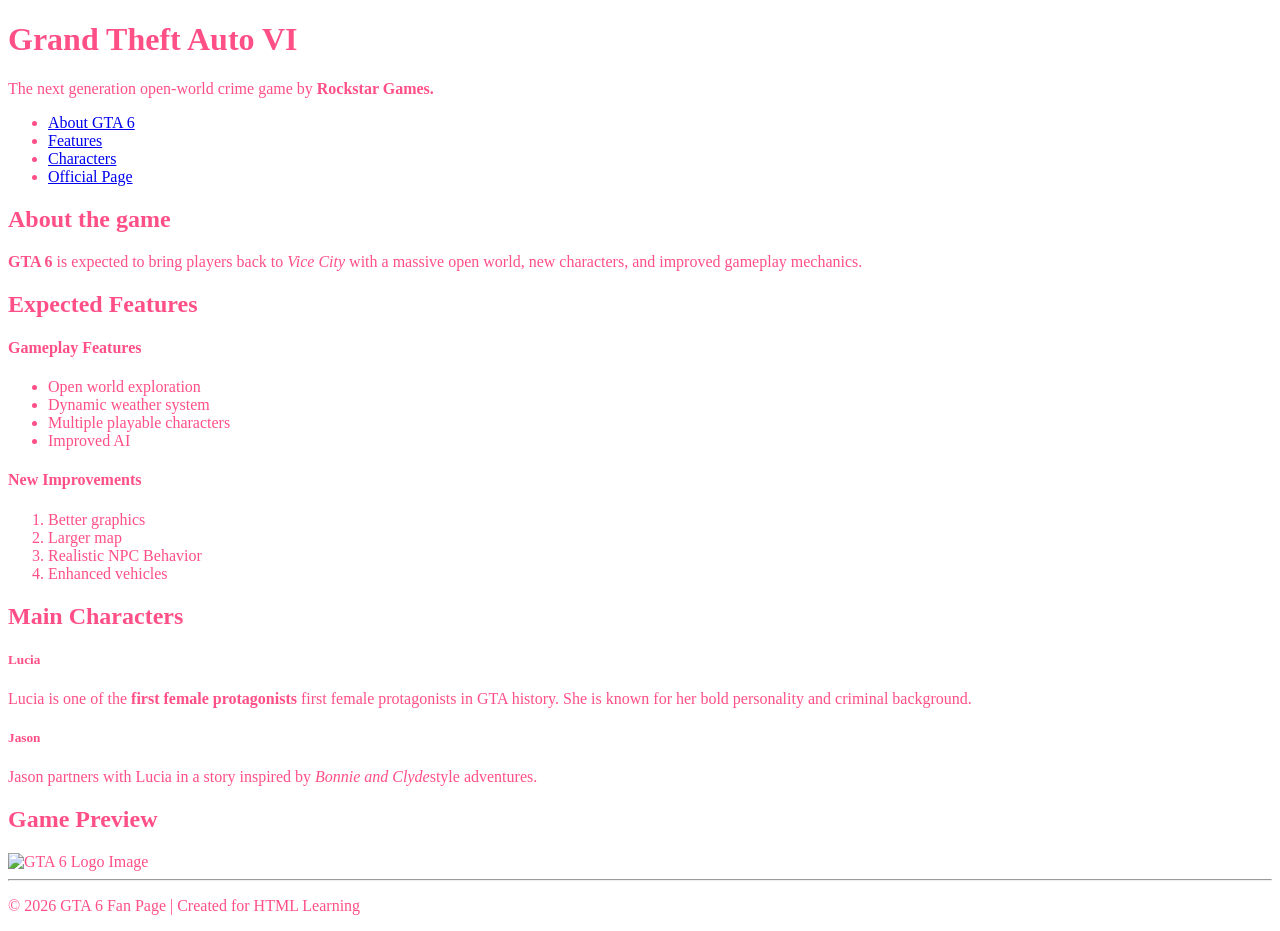
==== lab 1.1.html @ ac415de2 "Lab 1.8 Colors" ====
<!--1. document type declaration (version of html) -->
<!doctype html>
<!--2. the root element -->
<html lang="en">
<!--3. head -->
<head>
    <!--4. meta elements -->
    <meta charset="utf-8">
    <meta name="author" content="BBIT">
    <meta name="description" content="Your ultimate GTA 6 fan page featuring the latest news, trailers, gameplay details, map leaks, characters, release updates, and community discussions for Grand Theft Auto VI. Stay updated with everything GTA 6">
    <meta name="keywords" content="GTA 6, Grand Theft Auto VI, GTA VI, GTA 6 news, GTA 6 trailer, GTA 6 gameplay, GTA 6 release date, Rockstar Games, Vice City, GTA 6 map, GTA 6 characters, GTA 6 leaks, GTA 6 updates, GTA 6 fan page, Grand Theft Auto 6">
    <!--5. title -->
    <title>GTA VI</title>
    <!-- other elements that go here-->
    <!-- styles, scripts, favicon -->
    <link rel="stylesheet" href="css/style.css">
    <link rel="shortcurt" href="https://www.rockstargames.com/VI/favicon.ico?authuser=0"
     <style>
        
     </style>  <!--embedded styles-->

      <!--external styles-->
</head>
<!-- 6. the body (content goes here)-->
<body>

 <header >  <!--internal styles-->
  <h1 name="title"> Grand Theft Auto VI</h1>
  <p>
   The next generation open-world crime game by
   <b>Rockstar Games.</b>
  
  </p>
</header>

<nav>
   <!-- unordered list-->
    <ul>
        <li>
            <a href="#about" >About GTA 6</a>
        </li>
         <li>
            <a href ="#features" > Features</a>
        </li>
          <li>
            <a href="#characters" >Characters</a>
        </li>
          <li>
            <a href="Oficial Page" > Official Page</a> 
    </ul>
</nav> 

<main>
    <section id="about" name="about" >
        <h2 class="section-heading"> About the game </h2>
        <p>
            <b>GTA 6</b> is expected to bring players back to
            <i>Vice City</i> with a massive open world, 
            new characters, 
            and improved gameplay mechanics.
 
        </p>
    </section>

    <section id="features">
       <h2 class="section-heading">Expected Features</h2>

       <h4>Gameplay Features</h4>
       <ul>
       <li>Open world exploration</li>
        <li>Dynamic weather system</li>
        <li>Multiple playable characters</li>
        <li>Improved AI</li>
       </ul>
       
       <h4>New Improvements</h4>
       <ol>
        <li>Better graphics</li>
        <li>Larger map</li>
        <li>Realistic NPC Behavior</li>
        <li>Enhanced vehicles</li>
       </ol>
    </section>

    <section id="characters">
       <h2 class="section-heading">Main Characters</h2>
       <article>
        <h5>Lucia</h5>
        <p>
            Lucia is one of the
            <b>first female protagonists</b> first female protagonists in GTA history. 
            She is known for her bold personality 
             and criminal background.
        </p>
       </article>
       <article>
        <h5>Jason</h5>
        <p>
          Jason partners with Lucia 
          in a story inspired by
         <i> Bonnie and Clyde</i>style adventures.
   
        </p>
       </article>
    </section>

    <section id="logo">
        <h2 class="section-heading">Game Preview</h2>
        <img
         src="https://www.rockstargames.com/VI/_next/image?url=%2FVI%2F_next%2Fstatic%2Fmedia%2FJason_and_Lucia_01_With_Logos_landscape.8596f77a.jpg&w=3840&q=75 " 
         alt="GTA 6 Logo Image" width="50% ">
    </section>

</main> 

<!-- Close main semantic tag -->
 
 <footer>
    <hr>
    <p>
       © 2026 GTA 6 Fan Page | Created for HTML Learning 
    </p>
 </footer>
 
<!-- Add footer semantic tag -->
<!-- Wrap content in paragraph -->
<!-- Add horizontal rule above footer -->
 
</body>
</html>
---- css/style.css ----
/* ============================================================
   GTA VI FAN PAGE COLOR SYSTEM
   Inspired by the official GTA VI visual style
   ============================================================ 
  
   CSS Colors
    - named e.g. blue, green (limited)
    - hex - use hexadecimal values (0-9A-F) e.g. #RRGGBB #FFFFFF(white), #000000(black) - (Most common in web design)
    - rgb - use 0-255 e.g. rgb(255,255,255) -white, rgb(0,0,0) - black
    - rgba same as rgb but includes a transparency value between 0-1 (0 = invisible 1 = fully visible) (last item) e.g rgba(25,55,66,0.5) 
*/

/*
:root targets the <html> element.
It is the highest-level element on the page.
Variables defined here become available everywhere in the stylesheet.
*/

:root {

    /* ===============================
       BACKGROUND COLORS
       =============================== */

    /* Deep night blue */
    --col-bg-deep: #08131f;

    /* Main dark surface */
    --col-bg-mid: #102030;

    /* Transparent glass effect */
    --col-bg-light: rgba(16, 32, 48, 0.82);

    /* ===============================
       PRIMARY ACCENT COLORS
       =============================== */

    /* Neon cyan */
    --col-cyan: #00d5d8;

    /* Bright electric cyan */
    --col-cyan-light: #4ff6ea;

    /* GTA VI pink/coral */
    --col-coral: #ff4f87;

    /* Soft neon pink */
    --col-pink-soft: #ff9bb3;

    /* Sunset orange */
    --col-sunset: #ff9f43;

    /* Warm amber */
    --col-amber: #ffc46b;

    /* ===============================
       TEXT COLORS
       =============================== */

    /* Main light text */
    --col-cream: #fff8f2;

    /* Secondary muted text */
    --col-muted: #7ea0b3;
}

/*
example usage
using the var keyword */

body{
color: var(--col-coral)
}
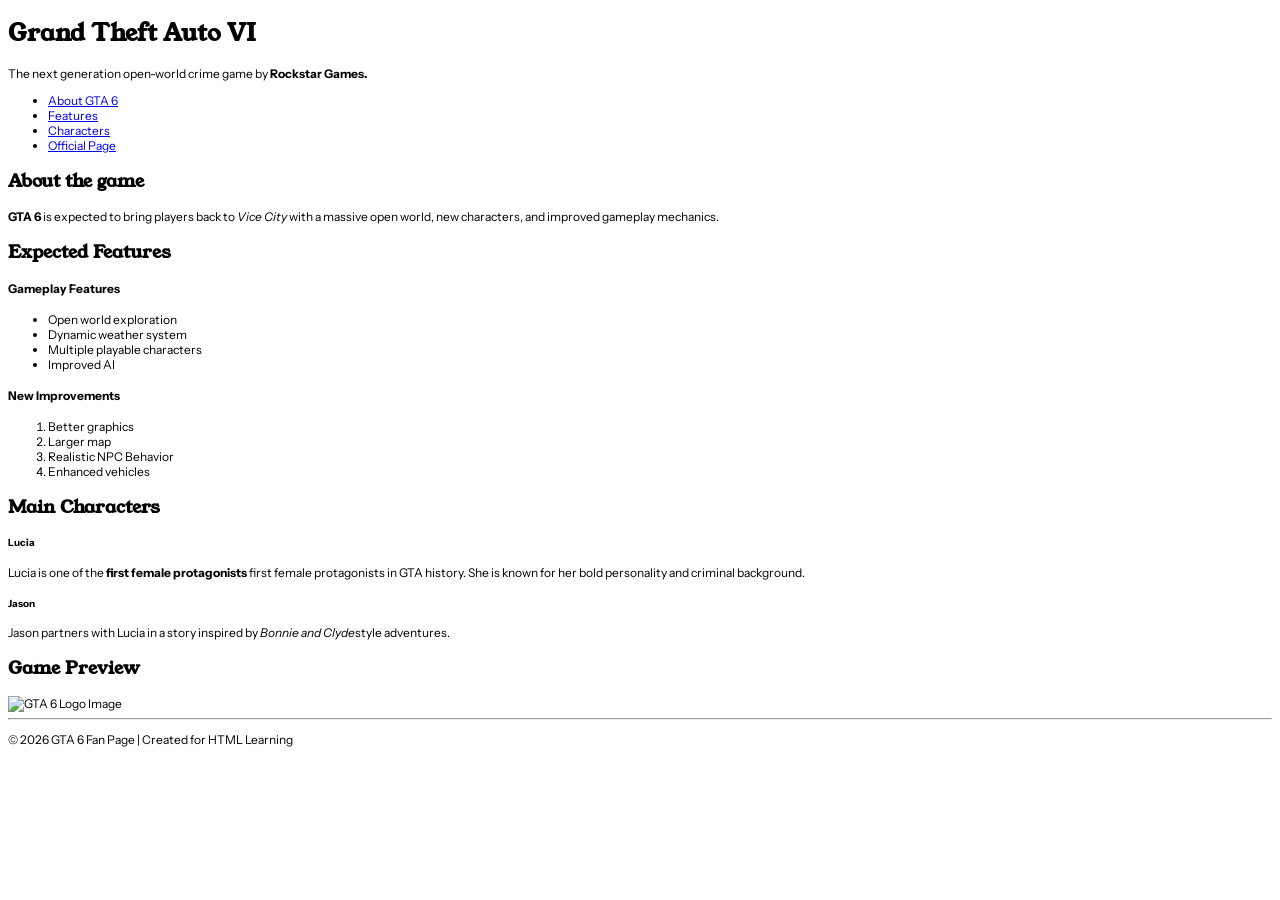
==== commit 26db9df4: "Lab 1.9 Fonts" ====
--- a/lab 1.1.html
+++ b/lab 1.1.html
@@ -3,128 +3,136 @@
 <!--2. the root element -->
 <html lang="en">
 <!--3. head -->
+
 <head>
     <!--4. meta elements -->
     <meta charset="utf-8">
     <meta name="author" content="BBIT">
-    <meta name="description" content="Your ultimate GTA 6 fan page featuring the latest news, trailers, gameplay details, map leaks, characters, release updates, and community discussions for Grand Theft Auto VI. Stay updated with everything GTA 6">
-    <meta name="keywords" content="GTA 6, Grand Theft Auto VI, GTA VI, GTA 6 news, GTA 6 trailer, GTA 6 gameplay, GTA 6 release date, Rockstar Games, Vice City, GTA 6 map, GTA 6 characters, GTA 6 leaks, GTA 6 updates, GTA 6 fan page, Grand Theft Auto 6">
+    <meta name="description"
+        content="Your ultimate GTA 6 fan page featuring the latest news, trailers, gameplay details, map leaks, characters, release updates, and community discussions for Grand Theft Auto VI. Stay updated with everything GTA 6">
+    <meta name="keywords"
+        content="GTA 6, Grand Theft Auto VI, GTA VI, GTA 6 news, GTA 6 trailer, GTA 6 gameplay, GTA 6 release date, Rockstar Games, Vice City, GTA 6 map, GTA 6 characters, GTA 6 leaks, GTA 6 updates, GTA 6 fan page, Grand Theft Auto 6">
     <!--5. title -->
     <title>GTA VI</title>
     <!-- other elements that go here-->
     <!-- styles, scripts, favicon -->
+    <link rel="preconnect" href="https://fonts.googleapis.com">
+    <link rel="preconnect" href="https://fonts.gstatic.com" crossorigin>
+    <link
+        href="https://fonts.googleapis.com/css2?family=Instrument+Sans:ital,wght@0,400..700;1,400..700&family=Young+Serif&display=swap"
+        rel="stylesheet">
     <link rel="stylesheet" href="css/style.css">
-    <link rel="shortcurt" href="https://www.rockstargames.com/VI/favicon.ico?authuser=0"
-     <style>
-        
-     </style>  <!--embedded styles-->
+    <link rel="shortcurt" href="https://www.rockstargames.com/VI/favicon.ico?authuser=0" <style>
 
-      <!--external styles-->
+    </style> <!--embedded styles-->
+
+    <!--external styles-->
 </head>
 <!-- 6. the body (content goes here)-->
+
 <body>
 
- <header >  <!--internal styles-->
-  <h1 name="title"> Grand Theft Auto VI</h1>
-  <p>
-   The next generation open-world crime game by
-   <b>Rockstar Games.</b>
-  
-  </p>
-</header>
+    <header> <!--internal styles-->
+        <h1 name="title"> Grand Theft Auto VI</h1>
+        <p>
+            The next generation open-world crime game by
+            <b>Rockstar Games.</b>
 
-<nav>
-   <!-- unordered list-->
-    <ul>
-        <li>
-            <a href="#about" >About GTA 6</a>
-        </li>
-         <li>
-            <a href ="#features" > Features</a>
-        </li>
-          <li>
-            <a href="#characters" >Characters</a>
-        </li>
-          <li>
-            <a href="Oficial Page" > Official Page</a> 
-    </ul>
-</nav> 
+        </p>
+    </header>
 
-<main>
-    <section id="about" name="about" >
-        <h2 class="section-heading"> About the game </h2>
+    <nav>
+        <!-- unordered list-->
+        <ul>
+            <li>
+                <a href="#about">About GTA 6</a>
+            </li>
+            <li>
+                <a href="#features"> Features</a>
+            </li>
+            <li>
+                <a href="#characters">Characters</a>
+            </li>
+            <li>
+                <a href="Oficial Page"> Official Page</a>
+        </ul>
+    </nav>
+
+    <main>
+        <section id="about" name="about">
+            <h2 class="section-heading"> About the game </h2>
+            <p>
+                <b>GTA 6</b> is expected to bring players back to
+                <i>Vice City</i> with a massive open world,
+                new characters,
+                and improved gameplay mechanics.
+
+            </p>
+        </section>
+
+        <section id="features">
+            <h2 class="section-heading">Expected Features</h2>
+
+            <h4>Gameplay Features</h4>
+            <ul>
+                <li>Open world exploration</li>
+                <li>Dynamic weather system</li>
+                <li>Multiple playable characters</li>
+                <li>Improved AI</li>
+            </ul>
+
+            <h4>New Improvements</h4>
+            <ol>
+                <li>Better graphics</li>
+                <li>Larger map</li>
+                <li>Realistic NPC Behavior</li>
+                <li>Enhanced vehicles</li>
+            </ol>
+        </section>
+
+        <section id="characters">
+            <h2 class="section-heading">Main Characters</h2>
+            <article>
+                <h5>Lucia</h5>
+                <p>
+                    Lucia is one of the
+                    <b>first female protagonists</b> first female protagonists in GTA history.
+                    She is known for her bold personality
+                    and criminal background.
+                </p>
+            </article>
+            <article>
+                <h5>Jason</h5>
+                <p>
+                    Jason partners with Lucia
+                    in a story inspired by
+                    <i> Bonnie and Clyde</i>style adventures.
+
+                </p>
+            </article>
+        </section>
+
+        <section id="logo">
+            <h2 class="section-heading">Game Preview</h2>
+            <img src="https://www.rockstargames.com/VI/_next/image?url=%2FVI%2F_next%2Fstatic%2Fmedia%2FJason_and_Lucia_01_With_Logos_landscape.8596f77a.jpg&w=3840&q=75 "
+                alt="GTA 6 Logo Image" width="50% ">
+        </section>
+
+    </main>
+
+    <!-- Close main semantic tag -->
+
+    <footer>
+        <hr>
         <p>
-            <b>GTA 6</b> is expected to bring players back to
-            <i>Vice City</i> with a massive open world, 
-            new characters, 
-            and improved gameplay mechanics.
- 
+            © 2026 GTA 6 Fan Page | Created for HTML Learning
         </p>
-    </section>
+    </footer>
 
-    <section id="features">
-       <h2 class="section-heading">Expected Features</h2>
+    <!-- Add footer semantic tag -->
+    <!-- Wrap content in paragraph -->
+    <!-- Add horizontal rule above footer -->
 
-       <h4>Gameplay Features</h4>
-       <ul>
-       <li>Open world exploration</li>
-        <li>Dynamic weather system</li>
-        <li>Multiple playable characters</li>
-        <li>Improved AI</li>
-       </ul>
-       
-       <h4>New Improvements</h4>
-       <ol>
-        <li>Better graphics</li>
-        <li>Larger map</li>
-        <li>Realistic NPC Behavior</li>
-        <li>Enhanced vehicles</li>
-       </ol>
-    </section>
+</body>
 
-    <section id="characters">
-       <h2 class="section-heading">Main Characters</h2>
-       <article>
-        <h5>Lucia</h5>
-        <p>
-            Lucia is one of the
-            <b>first female protagonists</b> first female protagonists in GTA history. 
-            She is known for her bold personality 
-             and criminal background.
-        </p>
-       </article>
-       <article>
-        <h5>Jason</h5>
-        <p>
-          Jason partners with Lucia 
-          in a story inspired by
-         <i> Bonnie and Clyde</i>style adventures.
-   
-        </p>
-       </article>
-    </section>
-
-    <section id="logo">
-        <h2 class="section-heading">Game Preview</h2>
-        <img
-         src="https://www.rockstargames.com/VI/_next/image?url=%2FVI%2F_next%2Fstatic%2Fmedia%2FJason_and_Lucia_01_With_Logos_landscape.8596f77a.jpg&w=3840&q=75 " 
-         alt="GTA 6 Logo Image" width="50% ">
-    </section>
-
-</main> 
-
-<!-- Close main semantic tag -->
- 
- <footer>
-    <hr>
-    <p>
-       © 2026 GTA 6 Fan Page | Created for HTML Learning 
-    </p>
- </footer>
- 
-<!-- Add footer semantic tag -->
-<!-- Wrap content in paragraph -->
-<!-- Add horizontal rule above footer -->
- 
-</body>
 </html>
--- a/css/style.css
+++ b/css/style.css
@@ -64,12 +64,13 @@
     --col-muted: #7ea0b3;
 }
 
-/*
-example usage
-using the var keyword */
-
 body{
-color: var(--col-coral)
+    font-family: 'Instrument Sans', sans-serif;
+    font-size: 12px;
+    font-weight: 400;
+    font-style: normal;
 }
 
-
+h1,h2{
+    font-family: 'Young Serif', serif;
+}
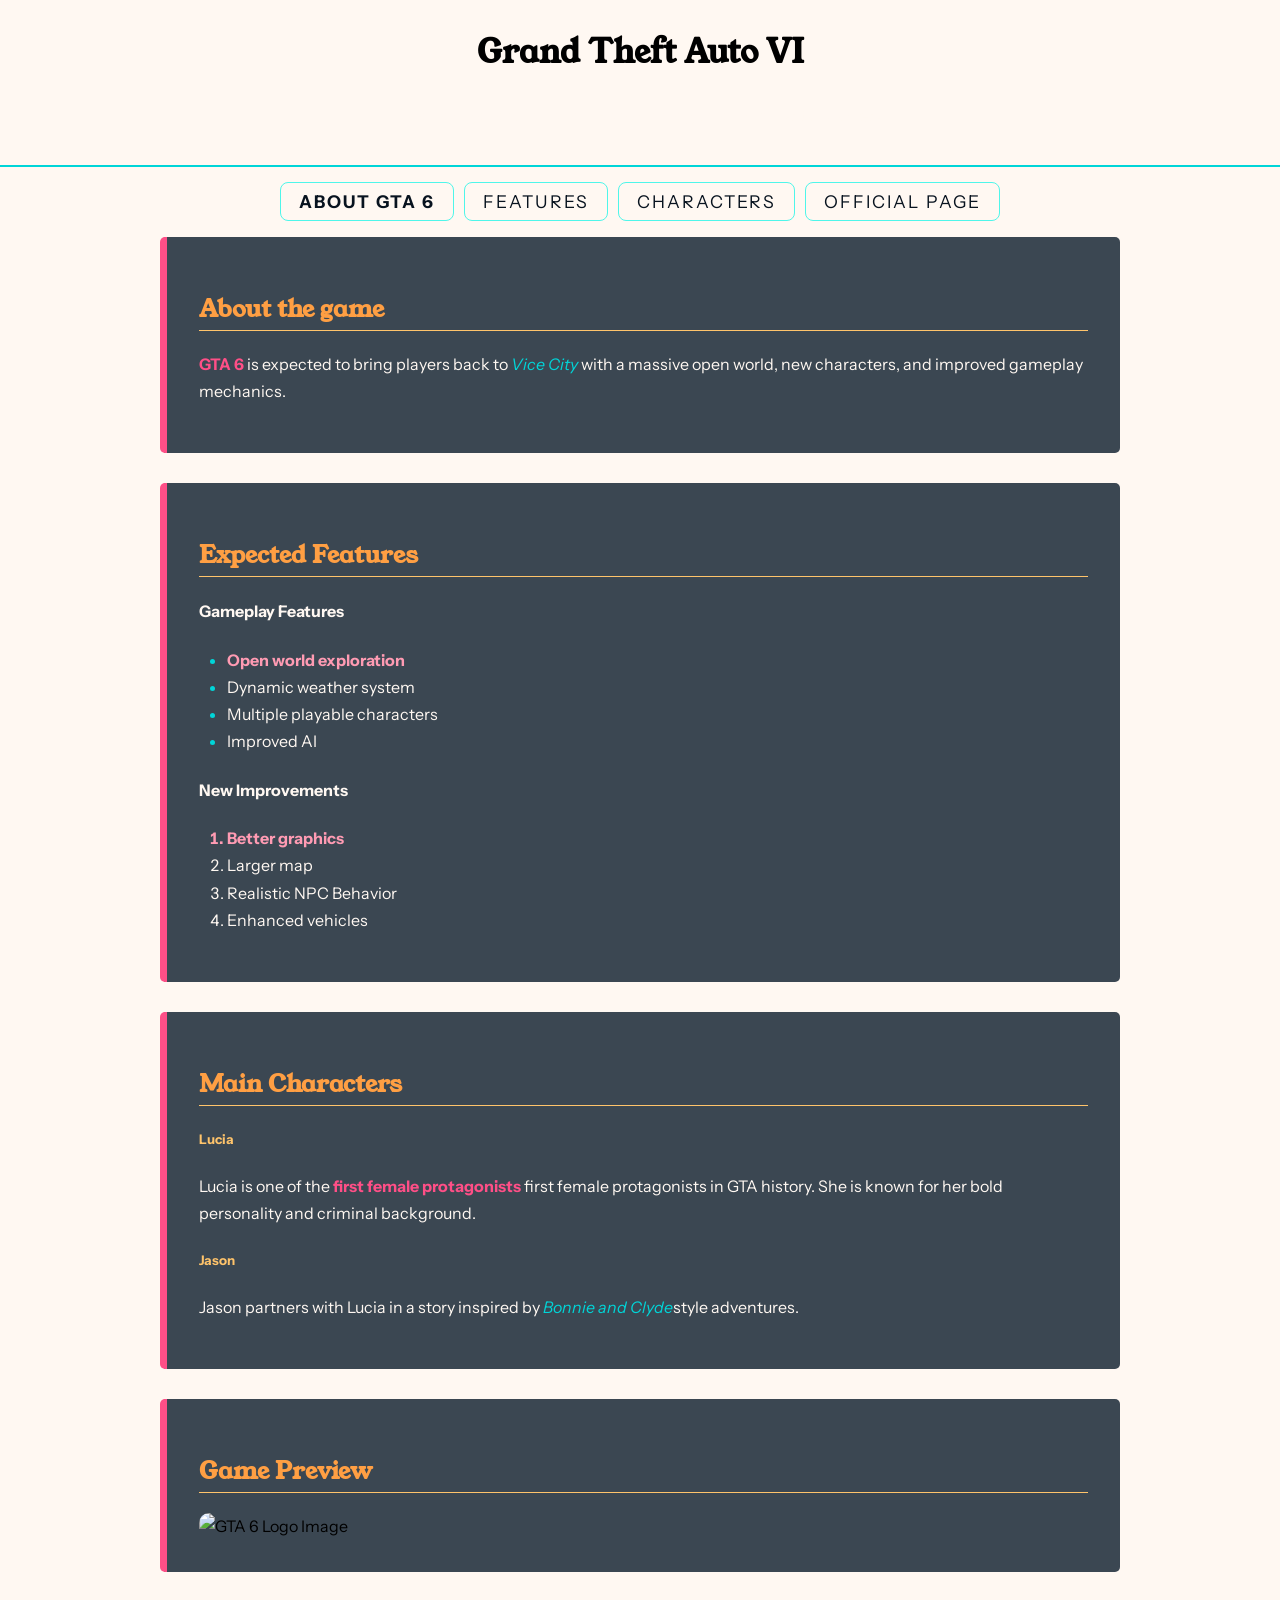
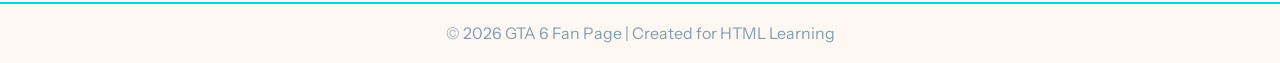
==== commit 0dfe94be: "lab 1.1.2" ====
--- a/lab 1.1.html
+++ b/lab 1.1.html
@@ -115,7 +115,7 @@
         <section id="logo">
             <h2 class="section-heading">Game Preview</h2>
             <img src="https://www.rockstargames.com/VI/_next/image?url=%2FVI%2F_next%2Fstatic%2Fmedia%2FJason_and_Lucia_01_With_Logos_landscape.8596f77a.jpg&w=3840&q=75 "
-                alt="GTA 6 Logo Image" width="50% ">
+                alt="GTA 6 Logo Image"  >
         </section>
 
     </main>
--- a/css/style.css
+++ b/css/style.css
@@ -66,11 +66,175 @@
 
 body{
     font-family: 'Instrument Sans', sans-serif;
-    font-size: 12px;
+    font-size: 16px;
     font-weight: 400;
-    font-style: normal;
+    background-color: var(--col-cream);
+    margin: 0;
+
+    line-height: 1.7;
 }
 
 h1,h2{
     font-family: 'Young Serif', serif;
 }
+
+header{
+    padding-top: 5px;
+    padding-bottom: 20px;
+    text-align: center;
+
+    border-bottom-width: 2px;
+    border-bottom-style: solid;
+    border-bottom-color: var(--col-cyan);
+}
+
+/*h1 is also 
+#mainheading(id)
+.headings(class)
+*/
+headings h1{
+    /*units of measure: absolute- fixed; px,cm,mm,inches(in),points-pt
+    precise control,easy to understand but less responsive on different screens 
+    
+    relative-change based on another value...harder to calculate but respond better to screens and adapt to devices*/
+    font-size: 3.5em; /* 3.5 times 16px....em is relative to parents font size but rem is relative to root font size*/
+    letter-spacing: 8px;
+    text-transform: uppercase;
+    color: var(--col-coral);
+     
+    /* box model*/
+    margin-left: 8px;
+    margin-bottom: 0;
+    margin-top: 0;
+    margin-right: 0;
+}
+
+/*direct child selector*/
+header >b{
+    color: var(--col-sunset);
+    letter-spacing: 2px;
+    font-size: 0.95em;
+
+}
+nav{
+    margin-top: 20px;
+}
+
+nav ul{
+    list-style: none;
+    /*shorthands*/
+    padding: 0;
+    margin: 0;
+    /*change display element to flex*/
+
+    display: flex;
+    justify-content: center;
+    gap: 10px;
+}
+/* types of selector*/
+nav ul li a{
+    color: var(--col-bg-deep);
+    text-decoration: none;
+    font-size: 1.1em;
+    letter-spacing: 2px;
+    text-transform: uppercase;
+
+    /*what values do the regions have*/
+    padding: 8px 18px;
+    border: 1px solid var(--col-cyan-light); /*shorthand-width,style, color*/
+    border-radius: 8px;
+}
+
+/*pseudo-class selector*/
+nav ul li a:hover{
+    background-color: var(--col-cyan);
+    border-color: var(--col-pink-soft);
+
+}
+main{
+    max-width: 960px;/*responsive 0-960px*/
+
+    margin-left: auto;
+    margin-right: auto;
+    margin-top: 20px;
+    margin-bottom: 20px;
+}
+
+section{
+    margin-bottom: 30px;
+    padding: 32px;
+    background-color: var(--col-bg-light);
+    border-radius: 5px;
+    border-left-style: solid;
+    border-left-color: var(--col-coral);
+    border-left-width: 7px;
+
+    /*transitions*/
+    transition-property: border-color;
+    transition-duration: 2s;
+    transition-timing-function: ease;
+}
+
+section:hover{
+    border-left-color: var(--col-cyan);
+}
+
+p,h4{
+    color: var(--col-cream);
+}
+h5{
+    color: var(--col-amber);
+
+}
+
+main b{
+    color: var(--col-coral);
+}
+
+main i{
+    color: var(--col-cyan);
+
+}
+
+h2{
+    color: var(--col-sunset);
+    border-bottom: 1px solid var(--col-amber);
+} 
+
+main ul, main ol{
+    padding-left: 24px;
+    color: var(--col-cream);
+}
+main li{
+    margin-left: 4px;
+}
+/*pseudo-class selector(state)*/
+li:first-child{
+    color: var(--col-pink-soft);
+    font-weight: bold;
+}
+/*pseudo element selector9part of an element*/
+main ul li::marker{
+    color: var(--col-cyan);
+}
+mainol li::marker{
+    color: var(--col-coral);
+}
+
+img{
+    max-width: 100%; /*percentage is usually with respect to parent*/
+    border-radius: 10px;
+
+}
+
+footer{
+    text-align: center;
+}
+
+footer p{
+    color: var(--col-muted);
+}
+
+hr{
+    border: 1px solid var(--col-cyan);
+}
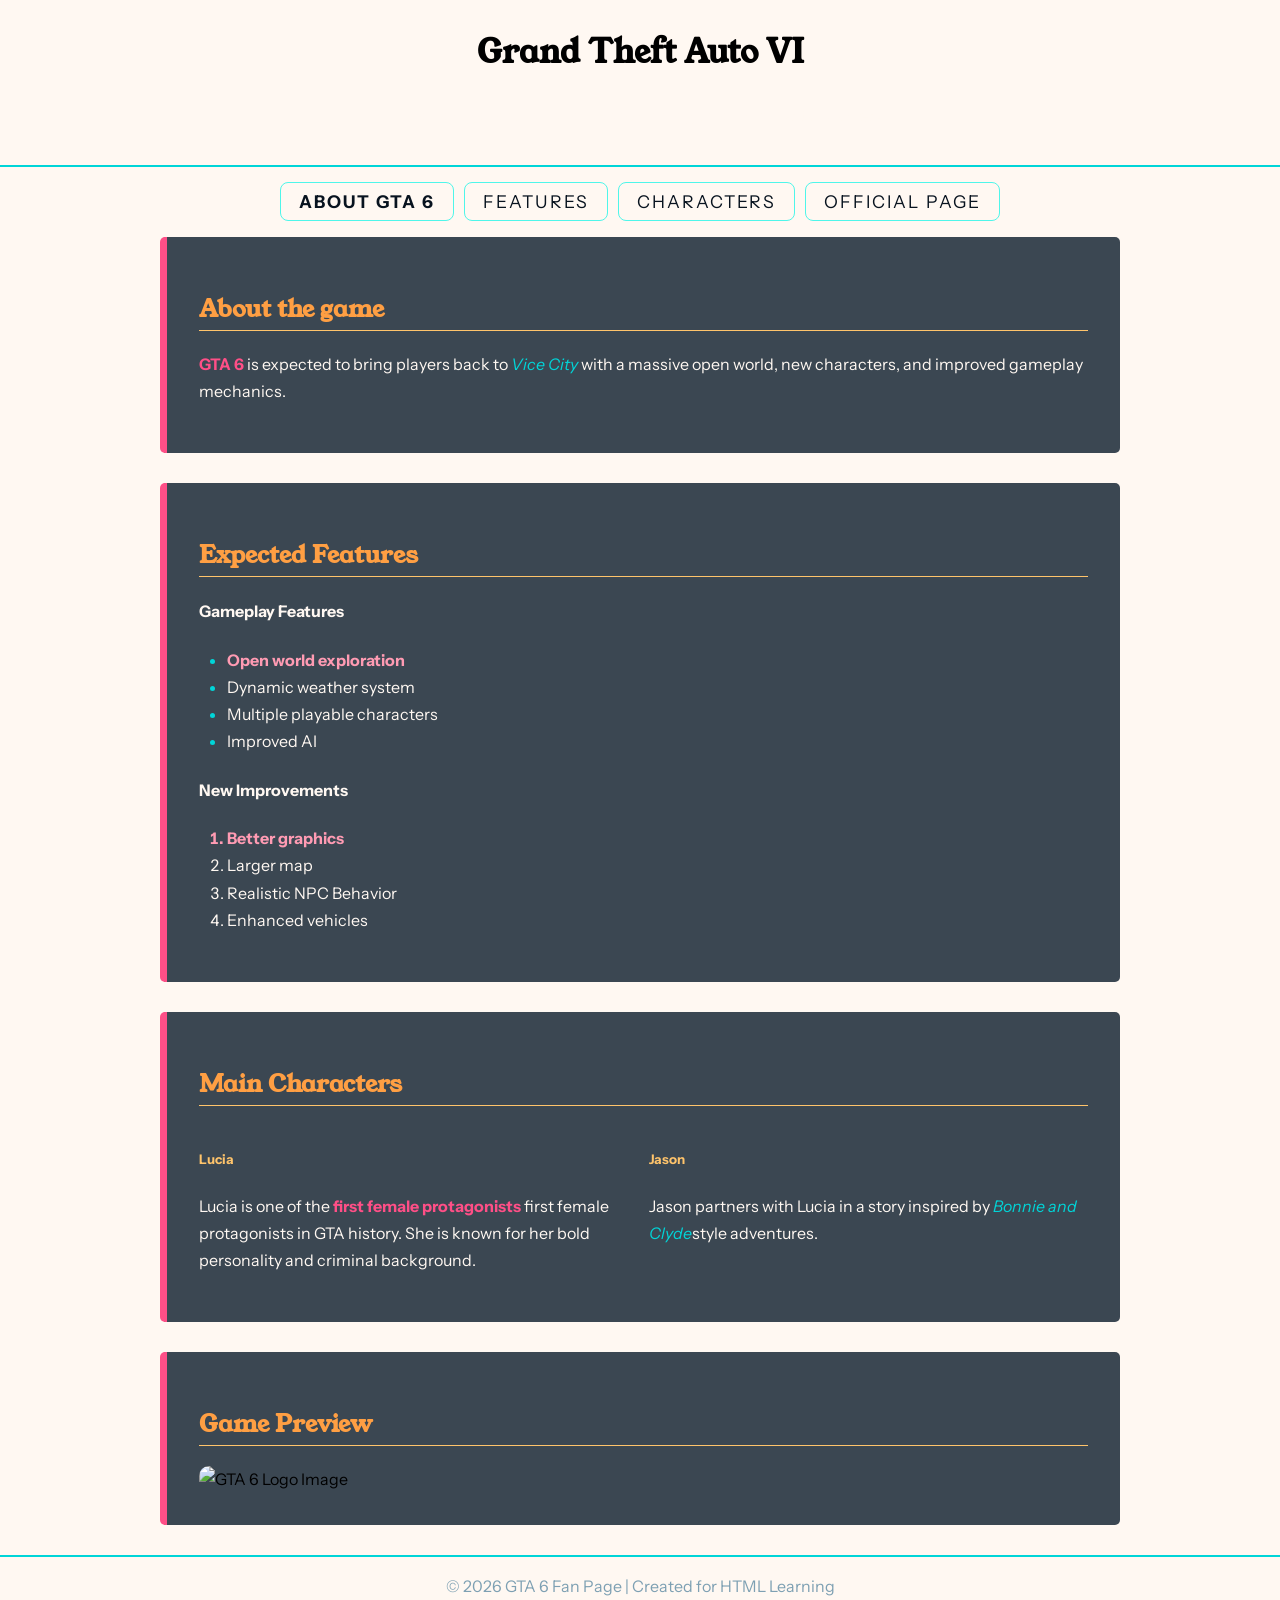
==== commit d85b0bf6: "Lab 2.5 Grid and Demo" ====
--- a/lab 1.1.html
+++ b/lab 1.1.html
@@ -92,6 +92,7 @@
 
         <section id="characters">
             <h2 class="section-heading">Main Characters</h2>
+            <div class="characters-grid">
             <article>
                 <h5>Lucia</h5>
                 <p>
@@ -110,6 +111,7 @@
 
                 </p>
             </article>
+        </div>
         </section>
 
         <section id="logo">
--- a/css/style.css
+++ b/css/style.css
@@ -237,4 +237,12 @@
 
 hr{
     border: 1px solid var(--col-cyan);
+}
+.characters-grid{
+    display:grid;
+    grid-template-columns: 1fr 1fr;
+    gap:10px;
+}
+article h4{
+    border-bottom: 2px solid var(--col-coral);
 }
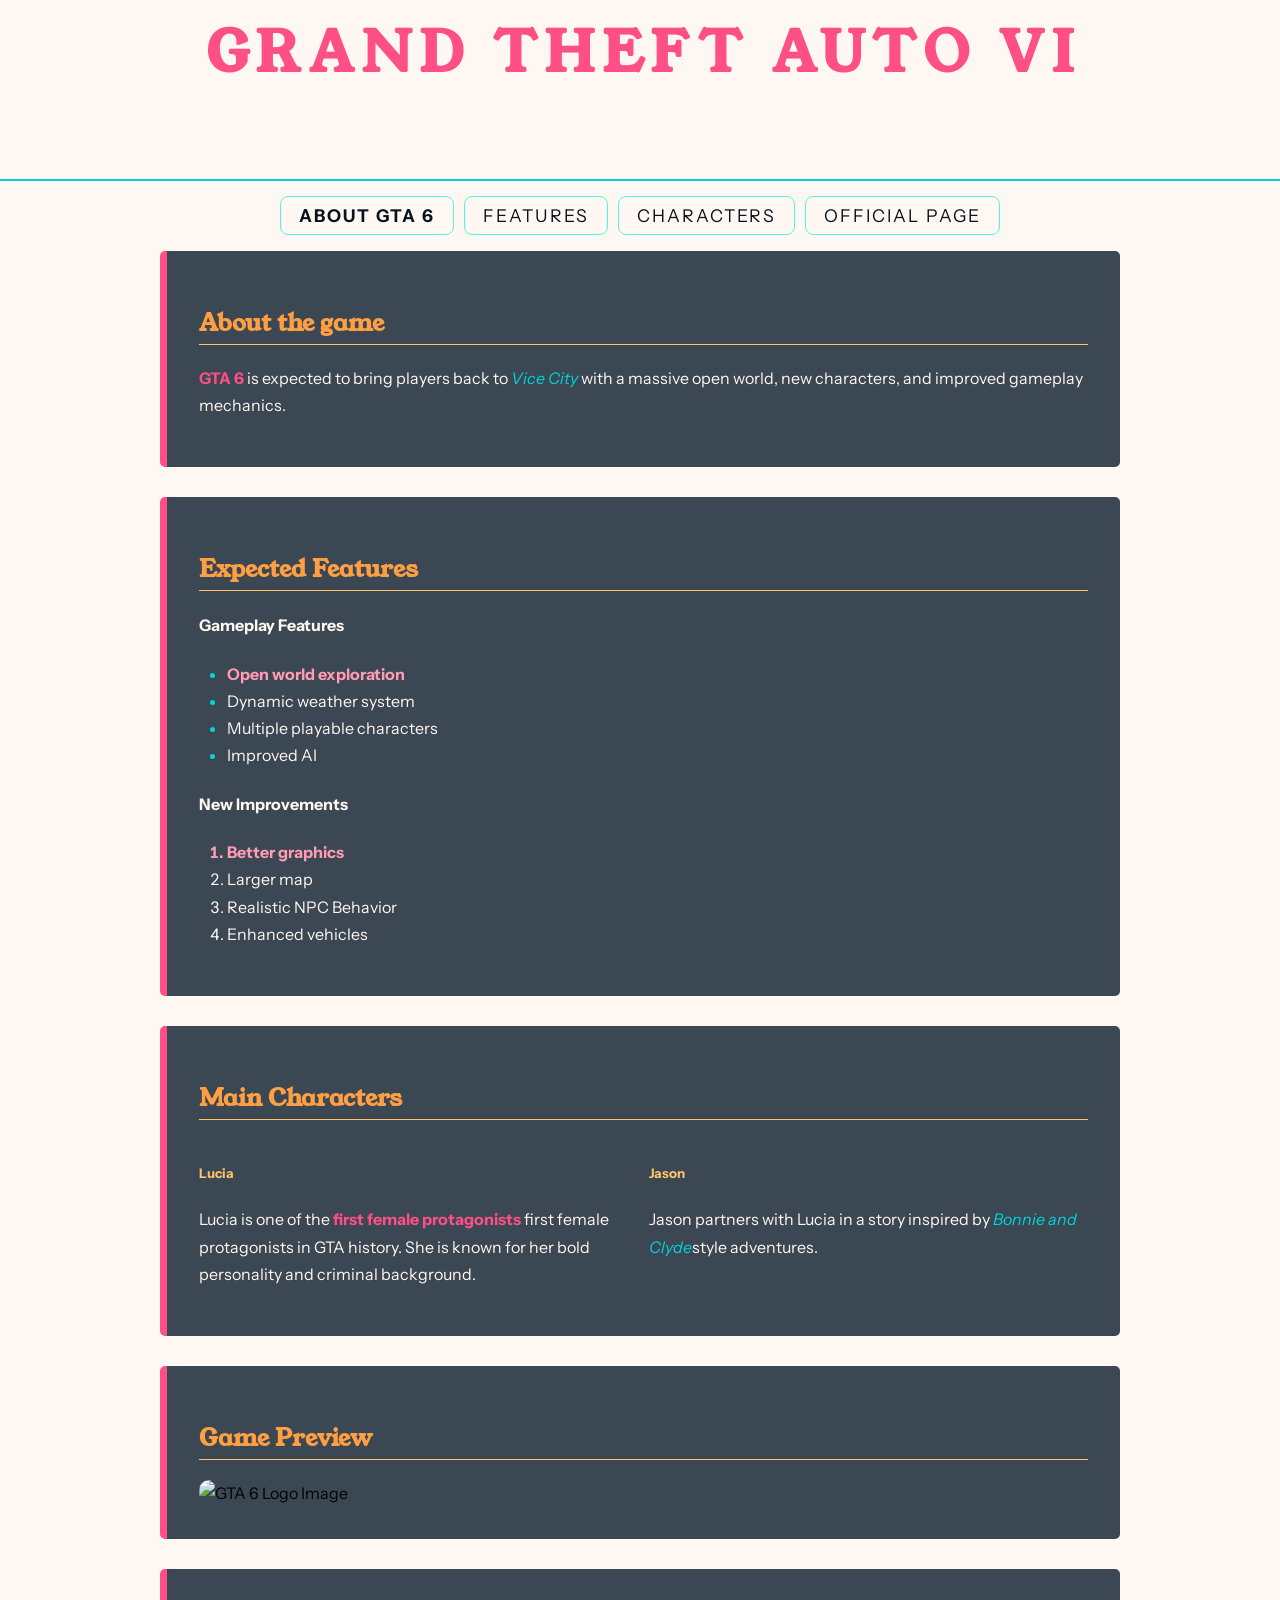
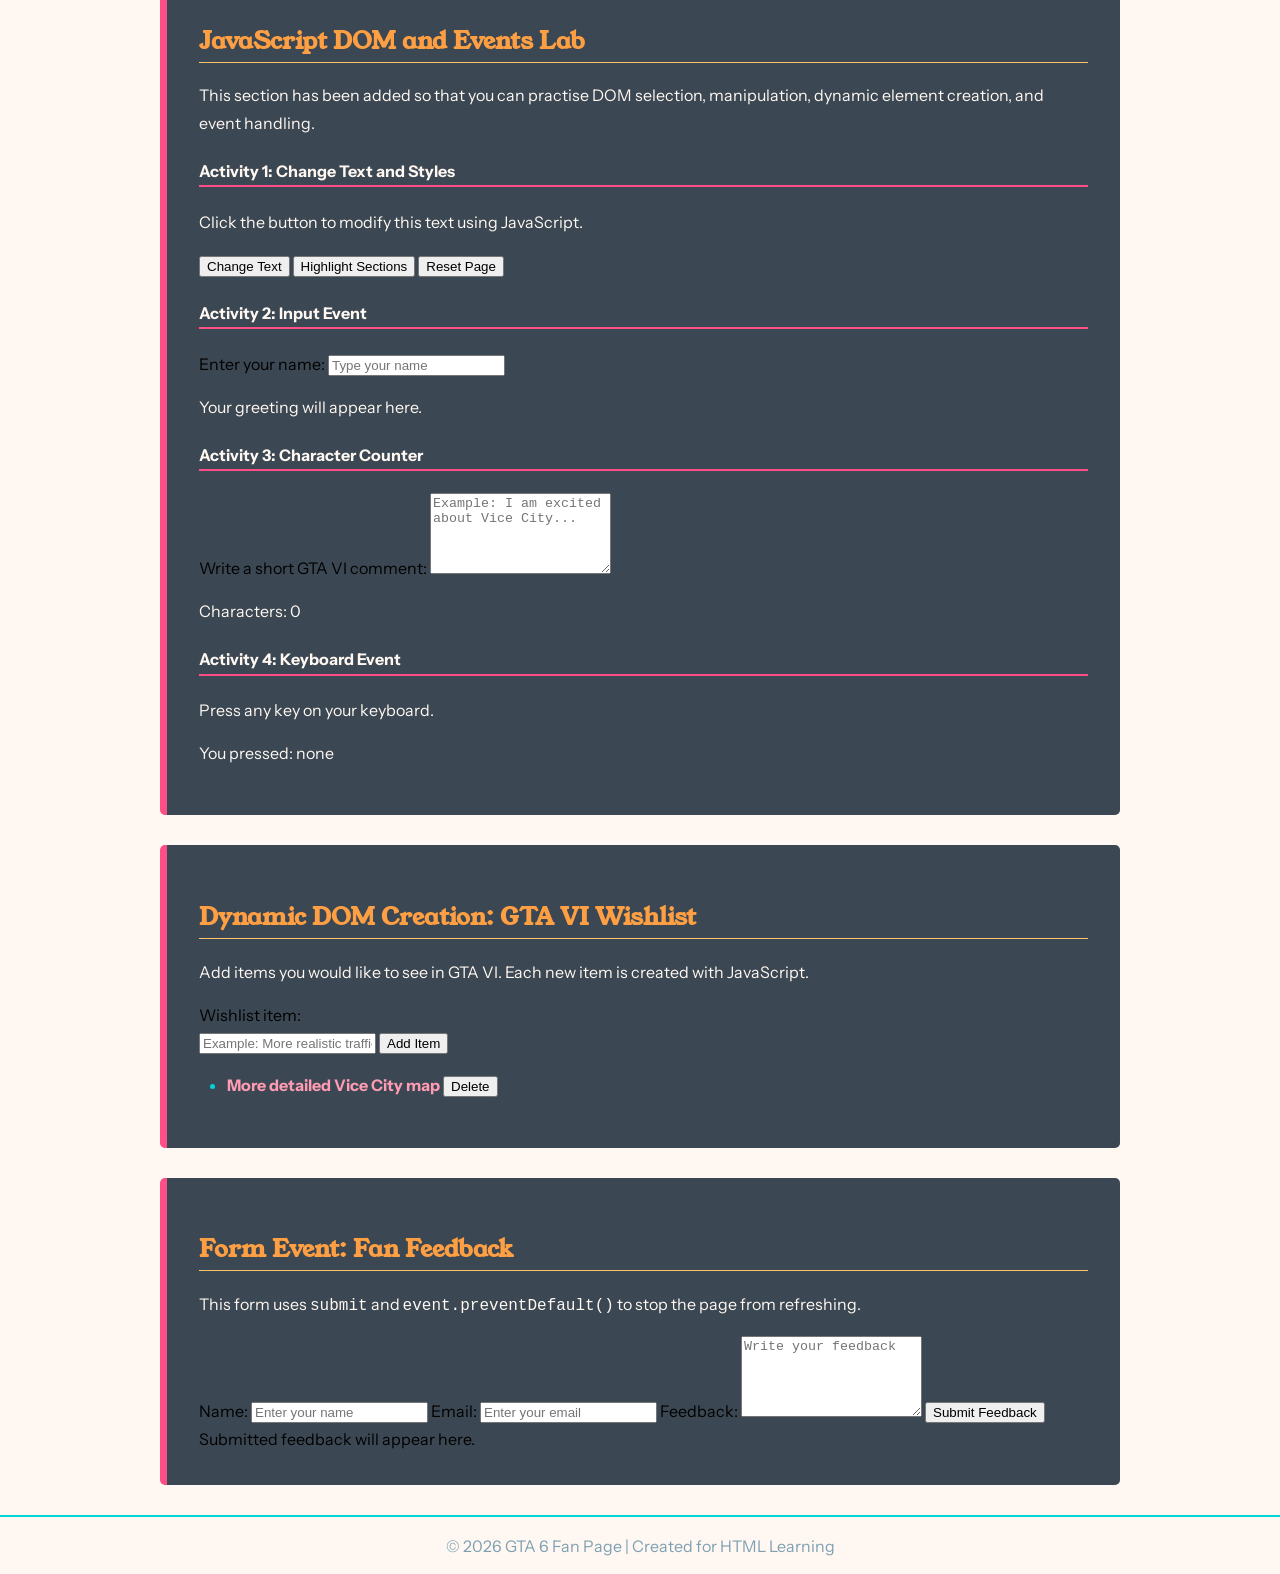
==== commit b6ab26b9: "updates" ====
--- a/lab 1.1.html
+++ b/lab 1.1.html
@@ -12,6 +12,9 @@
         content="Your ultimate GTA 6 fan page featuring the latest news, trailers, gameplay details, map leaks, characters, release updates, and community discussions for Grand Theft Auto VI. Stay updated with everything GTA 6">
     <meta name="keywords"
         content="GTA 6, Grand Theft Auto VI, GTA VI, GTA 6 news, GTA 6 trailer, GTA 6 gameplay, GTA 6 release date, Rockstar Games, Vice City, GTA 6 map, GTA 6 characters, GTA 6 leaks, GTA 6 updates, GTA 6 fan page, Grand Theft Auto 6">
+    <!--important for responsive web design-->
+        <meta name="viewport"
+    content="width=device-width, intial-scale=1.0">
     <!--5. title -->
     <title>GTA VI</title>
     <!-- other elements that go here-->
@@ -22,7 +25,8 @@
         href="https://fonts.googleapis.com/css2?family=Instrument+Sans:ital,wght@0,400..700;1,400..700&family=Young+Serif&display=swap"
         rel="stylesheet">
     <link rel="stylesheet" href="css/style.css">
-    <link rel="shortcurt" href="https://www.rockstargames.com/VI/favicon.ico?authuser=0" <style>
+    <link rel="shortcurt" href="https://www.rockstargames.com/VI/favicon.ico?authuser=0">
+     <style>
 
     </style> <!--embedded styles-->
 
@@ -119,6 +123,79 @@
             <img src="https://www.rockstargames.com/VI/_next/image?url=%2FVI%2F_next%2Fstatic%2Fmedia%2FJason_and_Lucia_01_With_Logos_landscape.8596f77a.jpg&w=3840&q=75 "
                 alt="GTA 6 Logo Image"  >
         </section>
+        <section id="interactive-lab">
+            <h2>JavaScript DOM and Events Lab</h2>
+            <p>This section has been added so that you can practise DOM selection, manipulation, dynamic element creation, and event handling.</p>
+
+            <div class="lab-grid">
+                <article class="lab-card">
+                    <h4>Activity 1: Change Text and Styles</h4>
+                    <p id="demoText">Click the button to modify this text using JavaScript.</p>
+                    <button id="changeTextBtn" type="button">Change Text</button>
+                    <button id="highlightSectionsBtn" type="button">Highlight Sections</button>
+                    <button id="resetBtn" type="button">Reset Page</button>
+                </article>
+
+                <article class="lab-card">
+                    <h4>Activity 2: Input Event</h4>
+                    <label for="nameInput">Enter your name:</label>
+                    <input type="text" id="nameInput" placeholder="Type your name">
+                    <p id="nameOutput">Your greeting will appear here.</p>
+                </article>
+
+                <article class="lab-card">
+                    <h4>Activity 3: Character Counter</h4>
+                    <label for="commentInput">Write a short GTA VI comment:</label>
+                    <textarea id="commentInput" rows="5" placeholder="Example: I am excited about Vice City..."></textarea>
+                    <p id="charCount">Characters: 0</p>
+                </article>
+
+                <article class="lab-card">
+                    <h4>Activity 4: Keyboard Event</h4>
+                    <p>Press any key on your keyboard.</p>
+                    <p id="keyOutput">You pressed: none</p>
+                </article>
+            </div>
+        </section>
+
+        <section id="dynamic-list-lab">
+            <h2>Dynamic DOM Creation: GTA VI Wishlist</h2>
+            <p>Add items you would like to see in GTA VI. Each new item is created with JavaScript.</p>
+
+            <form id="wishlistForm">
+                <label for="wishlistInput">Wishlist item:</label>
+                <div class="form-row">
+                    <input type="text" id="wishlistInput" placeholder="Example: More realistic traffic">
+                    <button type="submit">Add Item</button>
+                </div>
+            </form>
+
+            <ul id="wishlistItems" class="dynamic-list">
+                <li>More detailed Vice City map <button type="button" class="delete-btn">Delete</button></li>
+            </ul>
+        </section>
+
+        <section id="form-lab">
+            <h2>Form Event: Fan Feedback</h2>
+            <p>This form uses <code>submit</code> and <code>event.preventDefault()</code> to stop the page from refreshing.</p>
+
+            <form id="feedbackForm">
+                <label for="fanName">Name:</label>
+                <input type="text" id="fanName" placeholder="Enter your name" required>
+
+                <label for="fanEmail">Email:</label>
+                <input type="email" id="fanEmail" placeholder="Enter your email" required>
+
+                <label for="fanMessage">Feedback:</label>
+                <textarea id="fanMessage" rows="5" placeholder="Write your feedback" required></textarea>
+
+                <button type="submit">Submit Feedback</button>
+            </form>
+
+            <div id="feedbackOutput" class="output-box">
+                Submitted feedback will appear here.
+            </div>
+        </section>
 
     </main>
 
@@ -134,6 +211,12 @@
     <!-- Add footer semantic tag -->
     <!-- Wrap content in paragraph -->
     <!-- Add horizontal rule above footer -->
+     <script>
+        console.log("Embedded");
+     </script>
+     <script src="js/script.js">
+
+     </script>
 
 </body>
 
--- a/css/style.css
+++ b/css/style.css
@@ -92,7 +92,7 @@
 #mainheading(id)
 .headings(class)
 */
-headings h1{
+header h1{
     /*units of measure: absolute- fixed; px,cm,mm,inches(in),points-pt
     precise control,easy to understand but less responsive on different screens 
     
@@ -245,4 +245,4 @@
 }
 article h4{
     border-bottom: 2px solid var(--col-coral);
-}+}
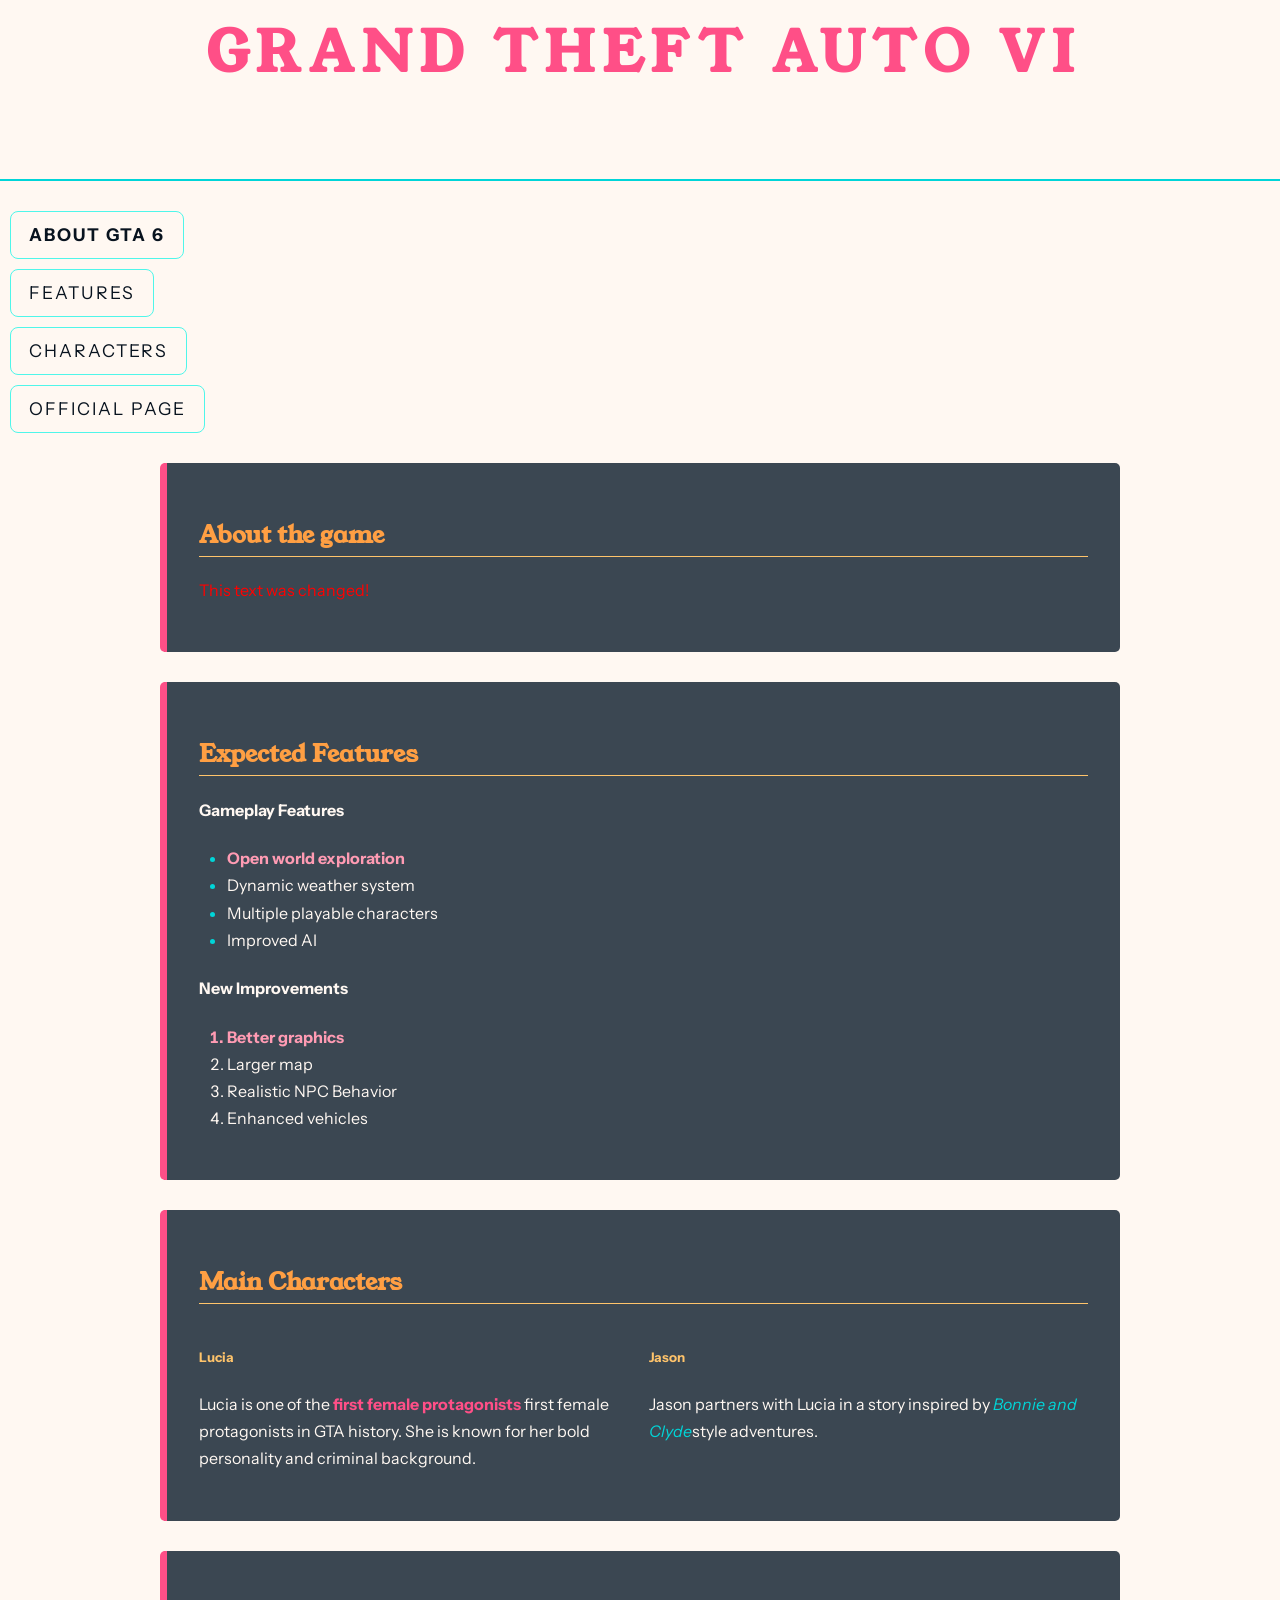
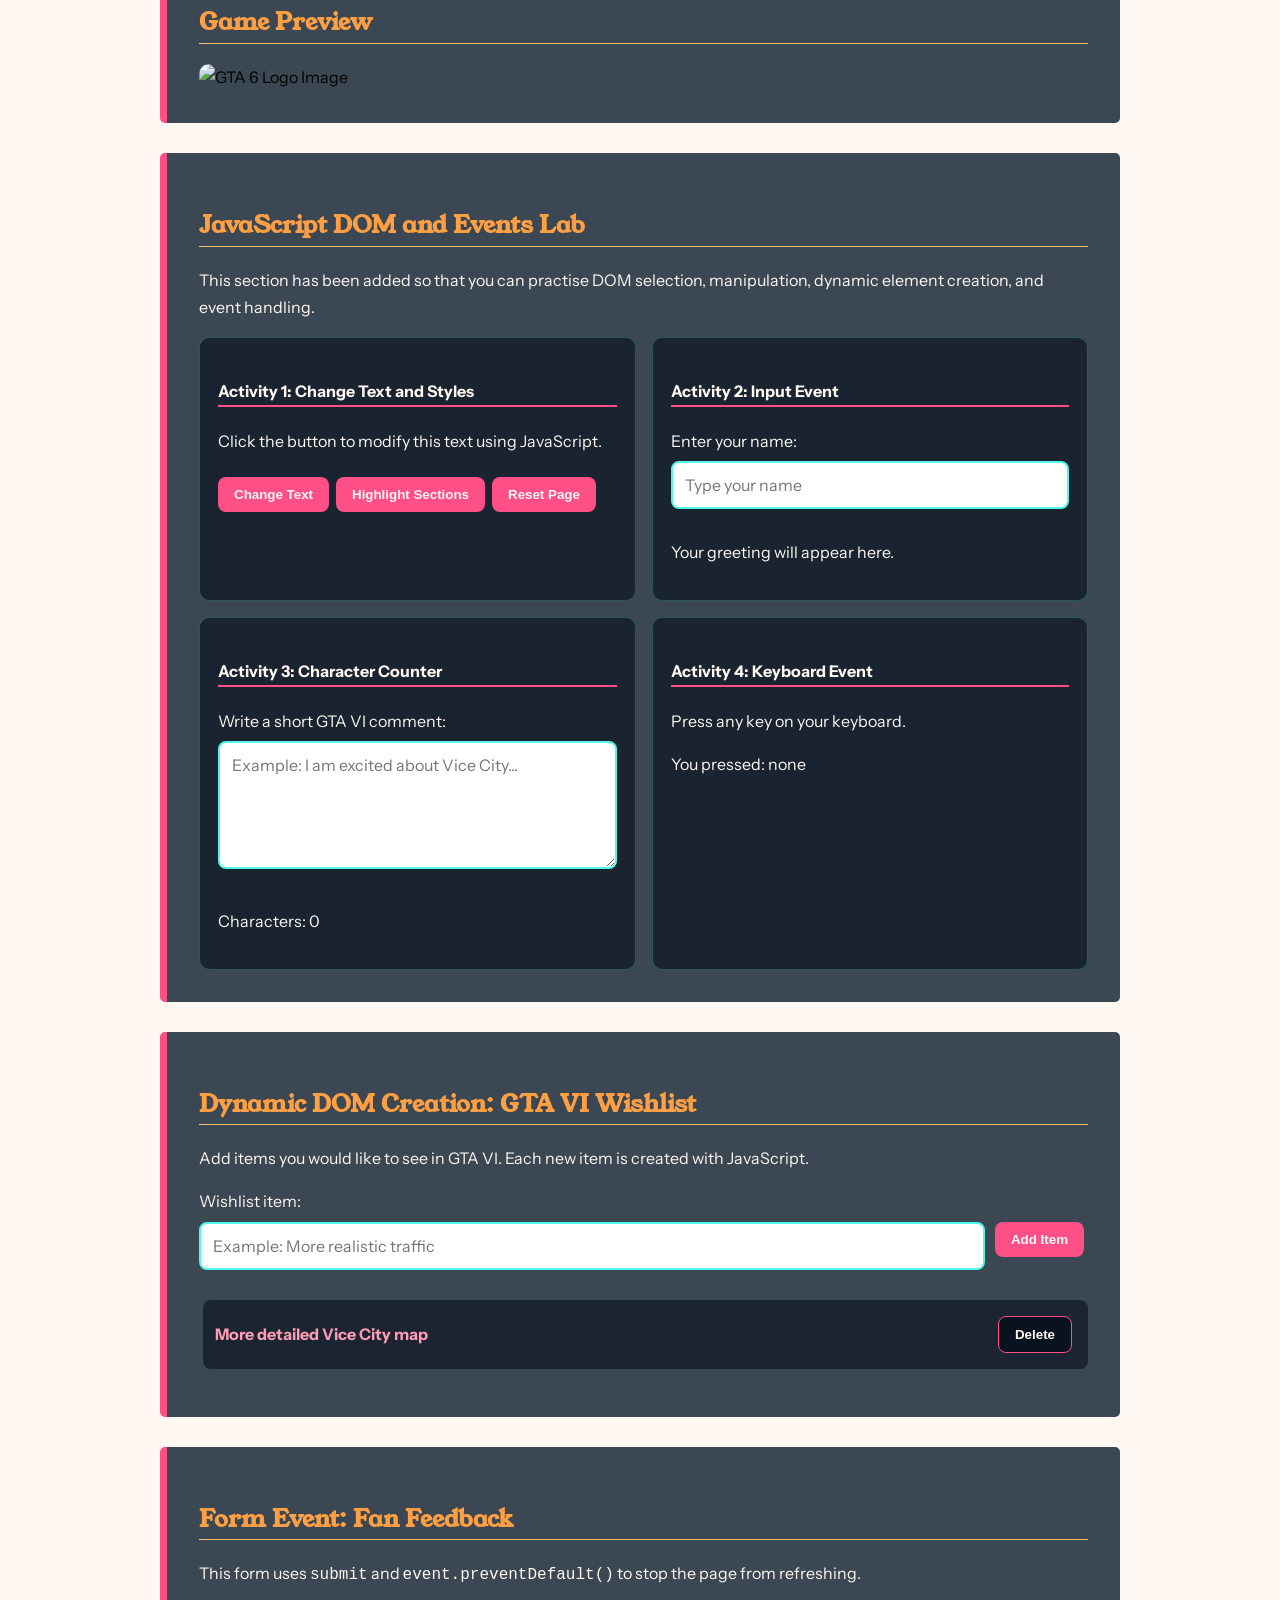
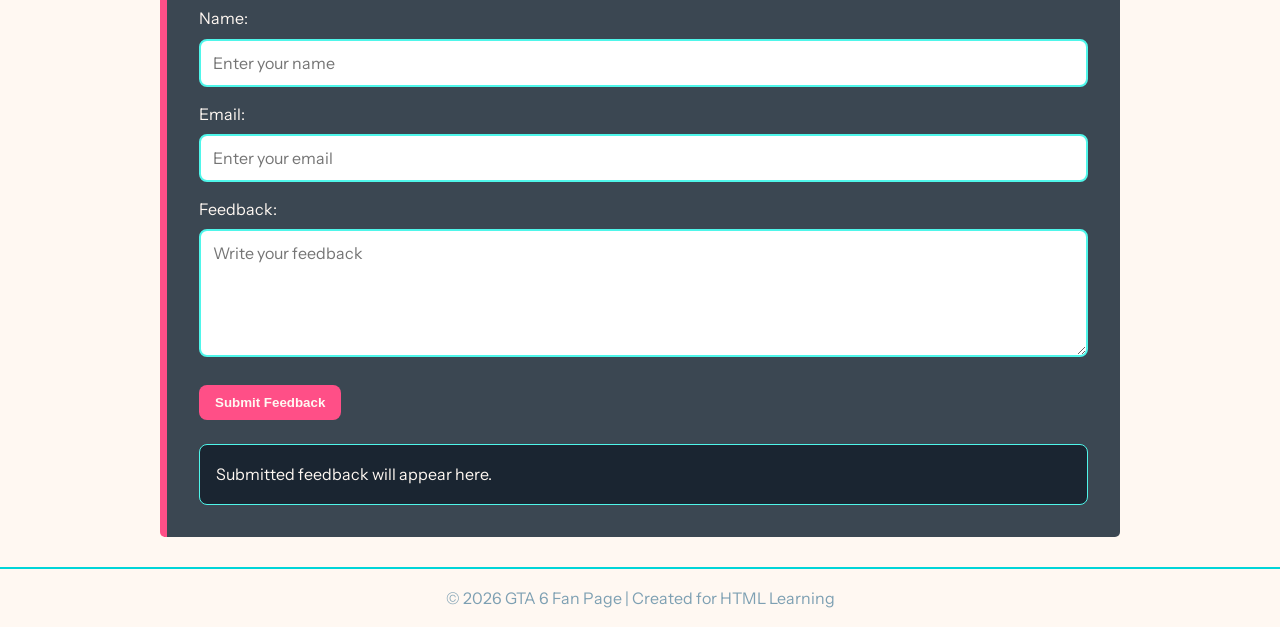
==== commit 174c3835: "Updates" ====
--- a/lab 1.1.html
+++ b/lab 1.1.html
@@ -13,8 +13,7 @@
     <meta name="keywords"
         content="GTA 6, Grand Theft Auto VI, GTA VI, GTA 6 news, GTA 6 trailer, GTA 6 gameplay, GTA 6 release date, Rockstar Games, Vice City, GTA 6 map, GTA 6 characters, GTA 6 leaks, GTA 6 updates, GTA 6 fan page, Grand Theft Auto 6">
     <!--important for responsive web design-->
-        <meta name="viewport"
-    content="width=device-width, intial-scale=1.0">
+        <meta name="viewport" content="width=device-width, initial-scale=1.0">
     <!--5. title -->
     <title>GTA VI</title>
     <!-- other elements that go here-->
--- a/css/style.css
+++ b/css/style.css
@@ -246,3 +246,199 @@
 article h4{
     border-bottom: 2px solid var(--col-coral);
 }
+/* Mobile Devices */
+@media screen and (max-width: 730px) {
+   .characters-grid{
+      grid-template-columns: 1fr;
+   }
+
+   nav ul {
+      flex-direction: column;
+      padding: 10px;
+   }
+
+   nav ul li a{
+
+      display: block;
+
+   }
+}
+
+/* Large Mobile Devices 
+@media screen and (min-width: 481px) and (max-width: 600px) {
+   
+}
+*/
+
+
+/* Tablets */
+@media screen and (min-width: 601px) and (max-width: 768px) {}
+
+
+/* Small Laptops */
+@media screen and (min-width: 769px) and (max-width: 1023px) {}
+
+
+/* Desktop Screens */
+@media screen and (min-width: 1024px) and (max-width: 1279px) {}
+
+
+/* Wide Screens */
+@media screen and (min-width: 1280px) {}
+nav ul{
+    flex-direction: column;
+    padding: 10px;
+}
+nav ul li a{
+    display:block;
+    
+}
+ *{
+    box-sizing: border-box;
+}
+
+html {
+    scroll-behavior: smooth;
+}
+
+.tagline {
+    color: var(--col-bg-deep);
+    margin: 0 10px 10px;
+}
+
+nav ul {
+    flex-wrap: wrap;
+}
+
+nav ul li a {
+    display: inline-block;
+}
+
+img {
+    display: block;
+}
+
+.section-highlight {
+    border-left-color: var(--col-cyan) !important;
+    box-shadow: 0 0 18px rgba(0, 213, 216, 0.35);
+}
+
+p, h4, label, code {
+    color: var(--col-cream);
+}
+
+.lab-grid {
+    display: grid;
+    grid-template-columns: repeat(2, 1fr);
+    gap: 16px;
+}
+
+.lab-card {
+    background-color: rgba(8, 19, 31, 0.65);
+    padding: 18px;
+    border-radius: 10px;
+    border: 1px solid rgba(79, 246, 234, 0.25);
+}
+
+button {
+    background-color: var(--col-coral);
+    color: var(--col-cream);
+    border: none;
+    border-radius: 8px;
+    padding: 10px 16px;
+    margin: 6px 4px 6px 0;
+    cursor: pointer;
+    font-weight: 700;
+}
+
+button:hover {
+    background-color: var(--col-sunset);
+    color: var(--col-bg-deep);
+}
+
+input,
+textarea {
+    width: 100%;
+    padding: 12px;
+    margin: 6px 0 14px;
+    border: 2px solid var(--col-cyan-light);
+    border-radius: 8px;
+    font-family: inherit;
+    font-size: 1em;
+}
+
+.form-row {
+    display: flex;
+    gap: 10px;
+    align-items: flex-start;
+}
+
+.form-row input {
+    flex: 1;
+}
+
+.dynamic-list {
+    padding-left: 0;
+    list-style: none;
+}
+
+.dynamic-list li {
+    display: flex;
+    justify-content: space-between;
+    align-items: center;
+    gap: 12px;
+    background-color: rgba(8, 19, 31, 0.65);
+    padding: 10px 12px;
+    border-radius: 8px;
+    margin-bottom: 10px;
+}
+
+.delete-btn {
+    background-color: var(--col-bg-deep);
+    border: 1px solid var(--col-coral);
+}
+
+.output-box {
+    margin-top: 18px;
+    padding: 16px;
+    background-color: rgba(8, 19, 31, 0.65);
+    color: var(--col-cream);
+    border-radius: 8px;
+    border: 1px solid var(--col-cyan-light);
+}
+
+.success-text {
+    color: var(--col-cyan-light);
+    font-weight: 700;
+}
+
+.hidden {
+    display: none;
+}
+@media screen and (max-width: 730px) {
+   .lab-grid {
+        grid-template-columns: 1fr;
+   }
+
+   header h1 {
+        font-size: 2.1em;
+        letter-spacing: 3px;
+   }
+
+   section {
+        padding: 20px;
+   }
+
+   .form-row {
+        flex-direction: column;
+   }
+
+   .form-row button {
+        width: 100%;
+   }
+
+   .dynamic-list li {
+        flex-direction: column;
+        align-items: stretch;
+   }
+}
